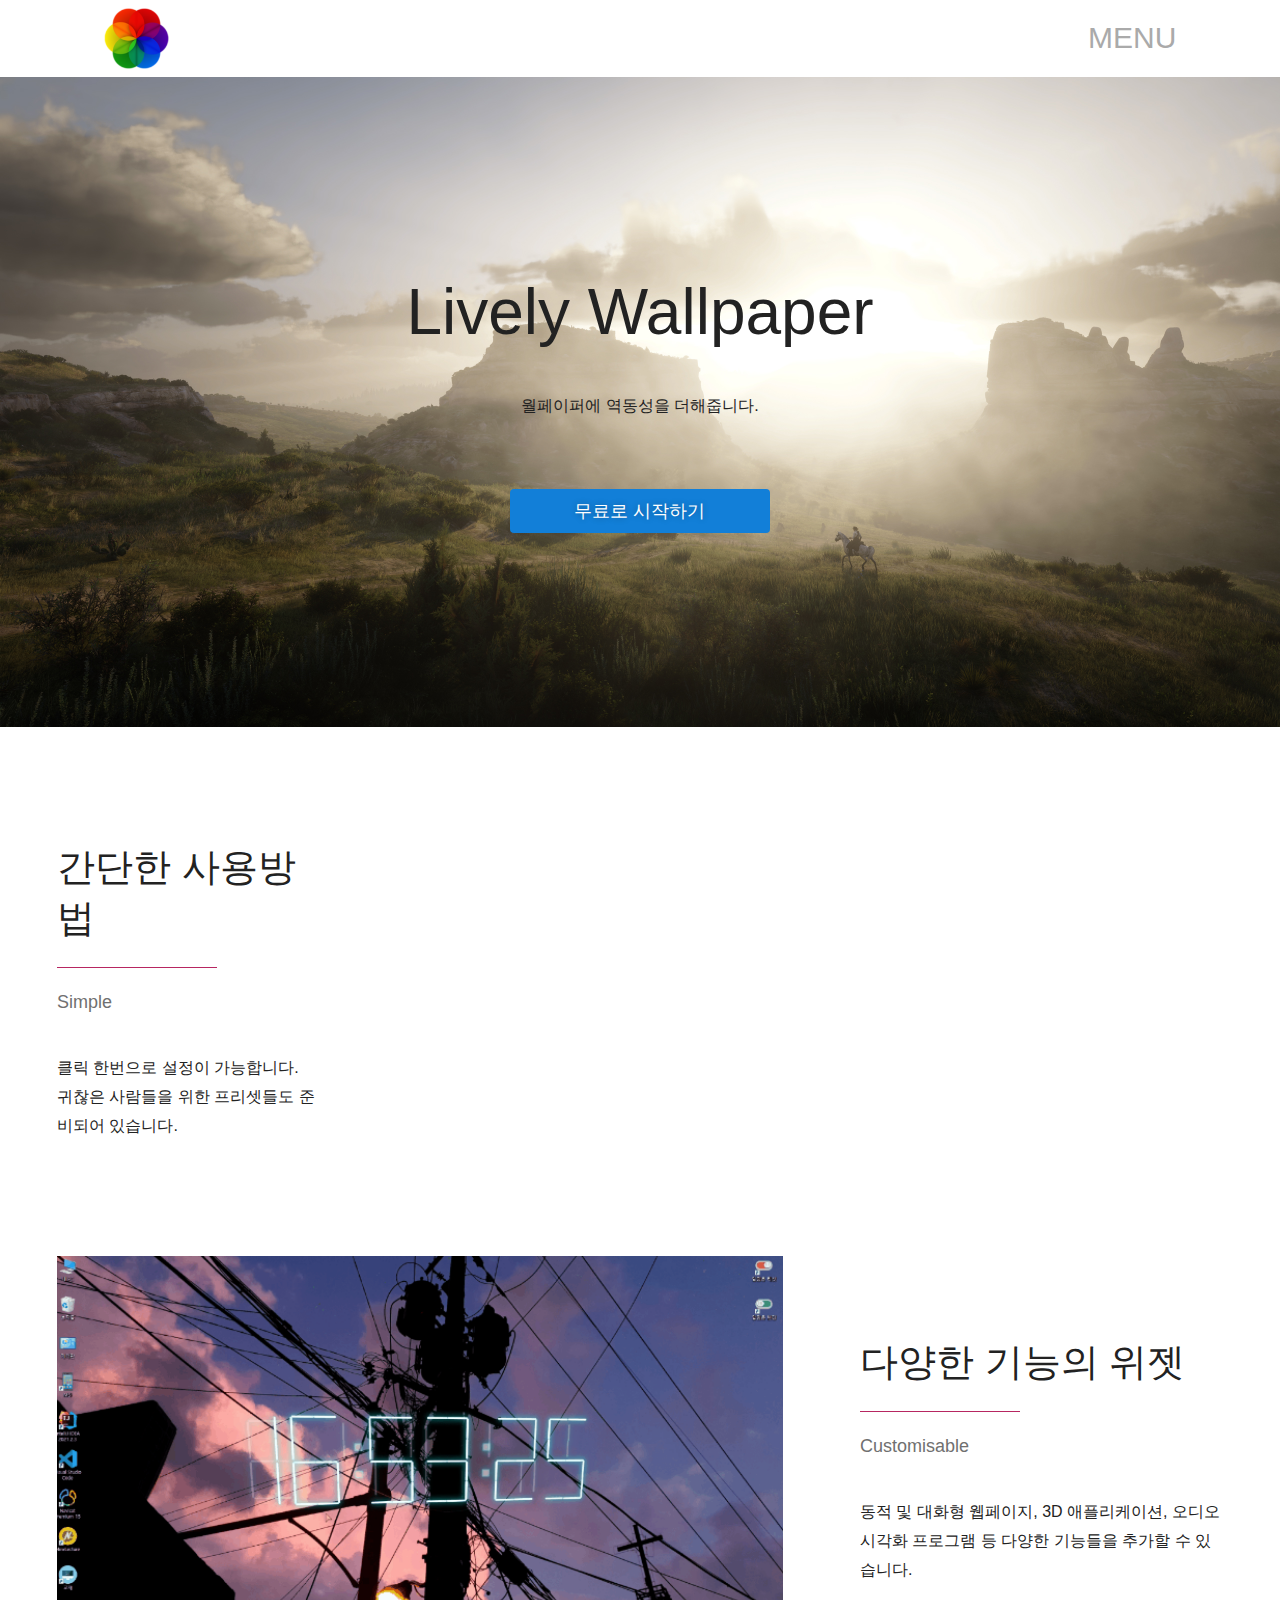
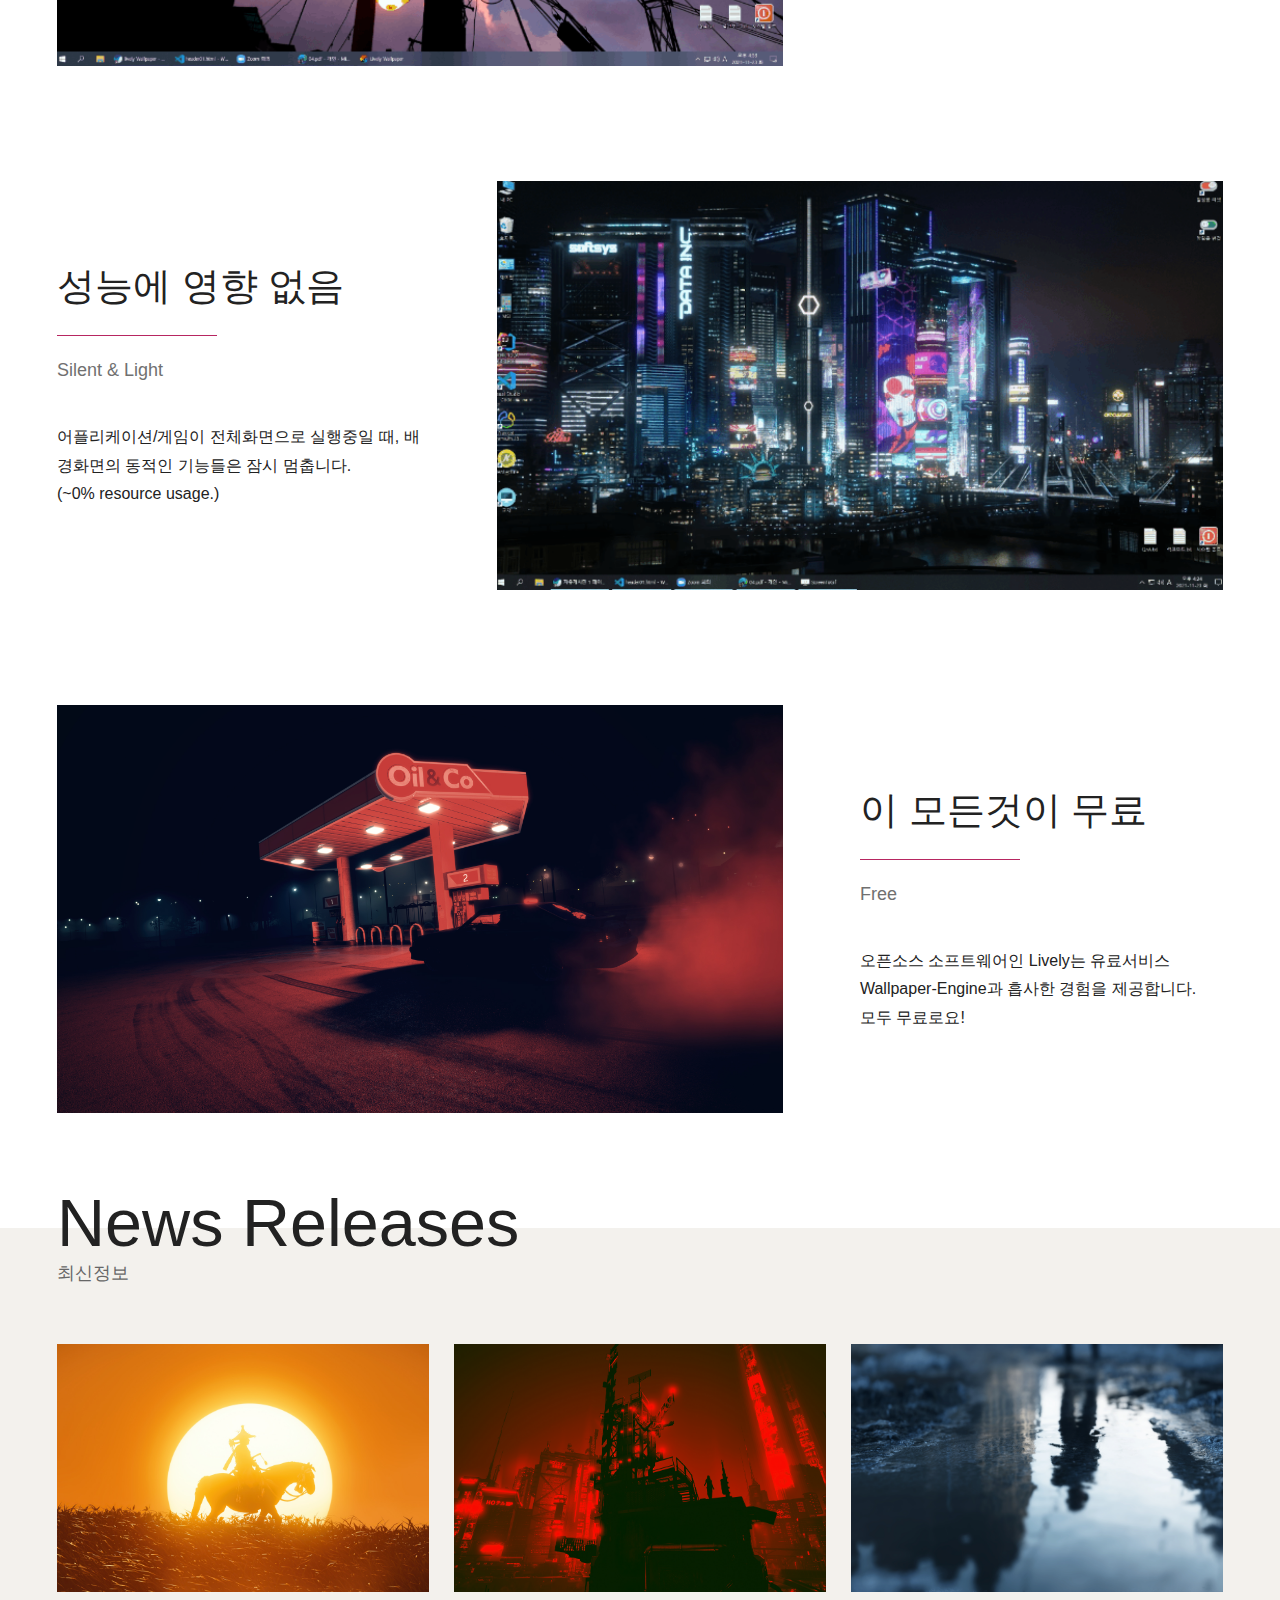
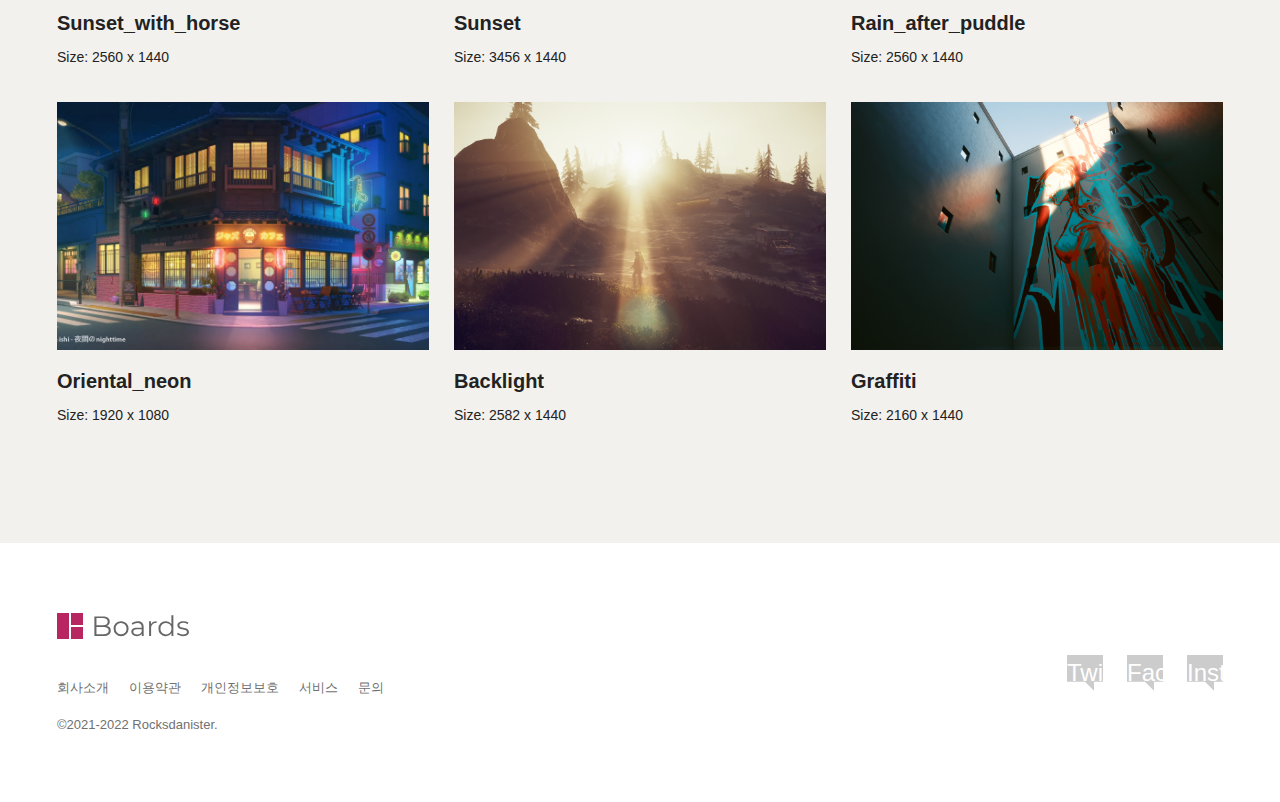
==== index.html @ ee1c3c13 "web211130" ====
<!DOCTYPE html>
<html lang="ko">
<head>
	<meta charset="UTF-8">
	<meta name="viewport" content="width=device-width">
	<title>Lively Wallpaper</title>

    <link href='//spoqa.github.io/spoqa-han-sans/css/SpoqaHanSansNeo.css' rel='stylesheet' type='text/css'>
    <link rel="stylesheet" href="https://use.fontawesome.com/releases/v5.15.4/css/all.css" integrity="sha384-DyZ88mC6Up2uqS4h/KRgHuoeGwBcD4Ng9SiP4dIRy0EXTlnuz47vAwmeGwVChigm" crossorigin="anonymous">

	<link href="style.css" rel="stylesheet">

<style>
.grid {
    display: grid;
    grid-template-columns: 1fr min(92%, 1166px) 1fr;
}

.grid > * {
    grid-column: 2;
}
</style>
</head>
<body class="width">

<header class="header grid">
	<div class="header-container w-container">
		<div class="site">
			<a href="index.html">
				<!-- <img src="img/logo.svg" alt="Boards" width="135" height="26"> -->
				<img class="imageRotate" src="img\logo.png" alt="logo" width="70" style="top: -27.5px; left: calc(-45.5px + 0.5rem);">
			</a>
		</div>

		<button class="navbtn">
			<i class="fas fa-bars"></i>
			<span class="sr-only">MENU</span>
		</button>
	</div>
</header>
<section class="hero">
	<div class="hero-container w-container">
		<h1>Lively Wallpaper</h1>
		<p>월페이퍼에 역동성을 더해줍니다.</p>
		<a href="https://rocksdanister.github.io/lively/" target="_blank" class="btn">무료로 시작하기</a>
	</div>
</section>
<section class="imgtext">
	<div class="imgtext-container w-container">
		<div class="text">
			<h2 class="heading-decoration">간단한 사용방법</h2>
			<p>Simple</p>
			<p>클릭 한번으로 설정이 가능합니다.<br> 귀찮은 사람들을 위한 프리셋들도 준비되어 있습니다.
			</p>
		</div>
		<figure class="img">	<!--figure: 이미지의 속성을 기입. 안써도무방-->
			<img src="img/lw0.gif" alt="" width="1600">
		</figure>
	</div>
</section>
<section class="imgtext">
	<div class="imgtext-container w-container reverse">
		<div class="text">
			<h2 class="heading-decoration">다양한 기능의 위젯</h2>
			<p>Customisable</p>
			<p>동적 및 대화형 웹페이지, 3D 애플리케이션, 오디오 시각화 프로그램 등 다양한 기능들을 추가할 수 있습니다.
			</p>
		</div>
		<figure class="img">	<!--figure: 이미지의 속성을 기입. 안써도무방-->
			<img src="img/lw1.gif" alt="" width="1600">
		</figure>
	</div>
</section>	
<section class="imgtext">
	<div class="imgtext-container w-container">
		<div class="text">
			<h2 class="heading-decoration">성능에 영향 없음</h2>
			<p>Silent & Light</p>
			<p>어플리케이션/게임이 전체화면으로 실행중일 때, 배경화면의 동적인 기능들은 잠시 멈춥니다. <br> (~0% resource usage.)
			</p>
		</div>
		<figure class="img">	<!--figure: 이미지의 속성을 기입. 안써도무방-->
			<img src="img/lw2.gif" alt="" width="1600">
		</figure>
	</div>
</section>	
<section class="imgtext">
	<div class="imgtext-container w-container reverse">
		<div class="text">
			<h2 class="heading-decoration">이 모든것이 무료</h2>
			<p>Free</p>
			<p>오픈소스 소프트웨어인 Lively는 유료서비스 Wallpaper-Engine과 흡사한 경험을 제공합니다.<br> 모두 무료로요!
			</p>
		</div>
		<figure class="img">	<!--figure: 이미지의 속성을 기입. 안써도무방-->
			<img src="img/gas_station.jpg" alt="" width="1600">
		</figure>
	</div>
</section>	

<section class="posts">
	<div class="w-container">
		<h2 class="heading">
			News Releases <span>최신정보</span>
		</h2>
	<div class="posts-container">
		<article class="post">
			<a href="#">
				<figure><img src="img/sunset.jpg" alt="" ></figure>
				<h3>Sunset_with_horse</h3>
				<p>Size: 2560 x 1440</p>
			</a>
		</article>
		<article class="post">
			<a href="#">
				<figure><img src="img/rednight.jpg" alt="" ></figure>
				<h3>Sunset</h3>
				<p>Size: 3456 x 1440</p>
			</a>
		</article>
		<article class="post">
			<a href="#">
				<figure><img src="img/puddle.jpg" alt="" ></figure>
				<h3>Rain_after_puddle</h3>
				<p>Size: 2560 x 1440</p>
			</a>
		</article>
		<article class="post">
			<a href="#">
				<figure><img src="img/LOFI.png" alt="" ></figure>
				<h3>Oriental_neon</h3>
				<p>Size: 1920 x 1080</p>
			</a>
		</article>
		<article class="post">
			<a href="#">
				<figure><img src="img/sunrise.jpg" alt="" ></figure>
				<h3>Backlight</h3>
				<p>Size: 2582 x 1440</p>
			</a>
		</article>
		<article class="post">
			<a href="#">
				<figure><img src="img/wall.jpg" alt="" ></figure>
				<h3>Graffiti</h3>
				<p>Size: 2160 x 1440</p>
			</a>
		</article>
   </div>
	</div>
</section>

<footer class="footer">
	<div class="footer-container w-container">
		<div class="footer-site">
			<a href="article.html">
				<img src="img/logo.svg" alt="Boards" width="135" height="26">
			</a>
		</div>
		<ul class="footer-sns">
			<li>
				<a href="#">
					<i class="fab fa-twitter"></i>
					<span class="sr-only">Twitter</span>
				</a>
			</li>
			<li>
				<a href="#">
					<i class="fab fa-facebook-f"></i>
					<span class="sr-only">Facebook</span>
				</a>
			</li>
			<li>
				<a href="#">
					<i class="fab fa-instagram"></i>
					<span class="sr-only">Instagram</span>
				</a>
			</li>
		</ul>

		<ul class="footer-menu">
			<li><a href="#">회사소개</a></li>
			<li><a href="#">이용약관</a></li>
			<li><a href="#">개인정보보호</a></li>
			<li><a href="content.html">서비스</a></li>
			<li><a href="#">문의</a></li>
		</ul>

		<div class="footer-copy">
			&copy;2021-2022 Rocksdanister.	
		</div>
	</div>
</footer>
</body>
</html>
---- style.css ----
@charset "UTF-8";

:root {
	--v-space: clamp(90px, 9vw, 120px);
}

body {
	margin: 0;
	background-color: #eeeeee;
	color: #222222;
	font-family: 'Spoqa Han Sans Neo', sans-serif;
}

h1, h2, h3, h4, h5, h6, p, figure, ul {
	/*표준삽입여백을 없앰*/
	margin: 0;
	padding: 0;
	list-style: none; /*ul태그앞의 점을 없앰*/
}

p {
	line-height: 1.8;
}

a {
	color: inherit; /*부모요소와 같은색을 씀*/
	text-decoration: none;  /*하이퍼링크 기본값(밑줄)을 제거*/
}

a:hover {
	filter: brightness(90%) contrast(120%);
}

img {
	display: block;
	max-width: 100%;
	height: auto;
}

/* html {
	overflow-x: hidden;
}
body {
	overflow: hidden;
} */

/* 헤더 */
.header {
	position: sticky;
  	top: 0;
	z-index: 10;
	height: clamp(60px, 6vw, 112px);
	background-color: #ffffff;
}

.width .header-container {
    display: flex;
    justify-content: space-between;
    align-items: center;
    height: 100%;
}
.w-container {
    width: min(92%, 1166px);
    margin: auto;
    position: relative;
}

/* 네비게이션 버튼 */
.navbtn, .searchbtn {
	padding: 0;
	outline: none;
	border: none;
	background: transparent;
	cursor: pointer;
	color: #aaaaaa;
	font-size: 30px;
}

.searchbtn {
    margin: 0 10px;
}


.hero {
    height: 650px;
    background-image: url(img/Ev5bffKWYAA71-2.jpg);
    background-position: center;
    background-size: cover; /*섹션크기(height:650px)에 맞춤*/
}
.hero-container {
    display: grid;
    justify-items: center;  /*좌우*/
    align-content: center;  /*상하*/
    /*수식어 content: 전체 요소들을 하나의 묶음으로(frame) items: 알맹이*/ 
    height: 100%;   /* hero의 height 650px 전체를 사용*/
}
.hero h1 {
    margin-bottom: 42px;
    font-family: 'Spoqa Han Sans Neo', sans-serif;
    font-size: clamp(48px, 5vw, 68px);  /*기준값보다 적으면 최소48px, 크면 최대 68px*/
    /*1vw는 전체화면너비(높이는 vh)의 1%(너비가 1366px면 5vw = 68.3px)*/
    font-weight: 400;
    text-align: center;
    line-height: 1.3;

}
.hero p {
    margin-bottom: 72px;
    font-size: 16px;
    font-weight: 400;
    line-height: 1.3;
}

.btn {  
    display: block; /*block - border-box 연계*/
    width: 260px;
    padding: 10px;
    box-sizing: border-box;	/*보더(테두리)까지 포함된 길이로 계산(마진은 제외)*/
    border-radius: 4px;
    background-color: #127fd8;
    color: white;
    font-size: 18px;
    text-align: center;
    text-shadow: 0 0 6px #00000052;
}

.btn-accent {
	display: block; /*block - border-box 연계*/
    width: 260px;
    padding: 10px;
    box-sizing: border-box;	/*보더(테두리)까지 포함된 길이로 계산(마진은 제외)*/
    border-radius: 4px;
    background-color: #c9418c;
    color: white;
    font-size: 18px;
    text-align: center;
    text-shadow: 0 0 6px #00000052;
}

/* 이미지와 텍스트 */
.imgtext {
	padding: var(--v-space) 0;
	background-color: #ffffff;
}
.imgtext + .imgtext {	/*두 imgtext 사이에 2개의 padding 존재. 하나로 줄임*/
	padding-top: 0;
}
.imgtext-container {
	display: flex;
	flex-direction: column;
	gap: clamp(45px, 6vw, 80px)
}
/* .imgtext-container.reverse {	/*모바일에서의 배치순서: text-img-img-text
	flex-direction: column-reverse;
} */

@media (min-width: 768px) {	/*pc에서의 규격 따로 설정*/
	.imgtext-container {
	flex-direction: row;
	align-items: center;
	}
	.imgtext-container.reverse {
		flex-direction: row-reverse;
	}
	.imgtext-container > .text {
	flex: 1;	/*text : img = 1 : 2 배율*/
	min-width: 17em
	}
	.imgtext-container > .img {
	flex: 2;
	}
}
/* 제목과 하위제목(빨간 짧은 선으로 데코레이션) */
.heading-decoration {
	font-size: clamp(30px, 3vw, 40px);
	min-height: 0vw;
	font-weight: 400;
	/* margin-top: 20px; */
}

.heading-decoration::after {
	display: block;
	content: '';
	width: 160px;
	height: 0px;
	border-top: solid 1px #b72661;
	margin-top: 0.6em;
}

.heading-decoration + p {
	margin-top: 1em;
	margin-bottom: 2em;
	color: #707070;
	font-family: 'Spoqa Han Sans Neo', sans-serif;
	font-size: 18px;
}

.posts {
	padding: var(--v-space) 0;
	background-color: #f3f1ed;
   }

.heading {
	position: absolute;
	top: calc((var(--v-space) + 0.65em) * -1);
	font-family: 'Spoqa Han Sans Neo', sans-serif;
	font-size: clamp(40px, 5.2vw, 70px);
    min-height: 0vw;
	/*Safari에서는 min값이 없으면 오류가 나기때문에 일단 설정함.0이라서 vw, vh뭘써도 노상관*/
	font-weight: 300;
}

.heading span {
	display: block;
	color: #666666;
	font-size: 18px;
}

.posts-container {
	display: grid;
	grid-template-columns: repeat(2, 1fr);
	gap: 32px 25px; /*상하/좌우*/
	/*row만 gap을 만들때: row-gap, 컬럼만 gap을 만들때 column-gap*/
}

@media (min-width: 768px) {
	.posts-container {
		grid-template-columns: repeat(3, 1fr);
	}
}


.post a {
	/*h3-p-img를 모두 링크화시킬때 빈공간도 같이 링크구역으로 만들기위해 block지정*/
	display: block;
}

.post h3 {
	margin: 1em 0 0.5em;
	font-size: clamp(12px, 2vw, 20px);
	min-height: 0vw;
}

.post p {
	max-width: 20em;
	font-size: clamp(10px, 1.6vw, 14px);
	min-height: 0vw;
}

.post img {
	aspect-ratio: 3 / 2;
	object-fit: cover;	/*-fit: 비율조정으로 남는부분은 crop*/
	width: 100%;
}

/*구버전 브라우저의 경우 aspect-ratio호환이 되지않아 180px로 높이강제조정*/
@supports not (aspect-ratio: 3 / 2) {	
	.post img {
		height: 180px;
	}
}

.imageRotate {
	animation: rotate_image 6s ease-in-out infinite;transform-origin: 50% 50%;
	width: clamp(45px, 6vw, 65px);
}

@keyframes rotate_image{ 100% { transform: rotate(360deg); } }

.footer {
	padding: 70px 0;
	background-color: #ffffff;
	color: #707070;
	font-size: 13px;
}

.footer-container {
	display: grid;
	gap: 50px;
	justify-items: center;
}

@media (min-width: 768px) {
	.footer-container {
	grid-template-columns: auto auto;
	grid-template-rows: auto auto auto;
	gap: 20px;
	}
	.footer-container > .footer-sns {
		grid-column: 2;
		grid-row: 1 / 4;
	}
	.footer-container > .footer-site {
		margin-bottom: 20px;
	}
	
	.footer-container > *:not(.footer-sns) {
		justify-self: start;
	}
	
	.footer-container > .footer-sns {
		grid-column: 2;
		grid-row: 1 / 4;
		justify-self: end;
		align-self: center;
	}
}

.footer-sns {
	display: flex;
	gap: 24px;
	font-size: 24px;
}

.footer-sns a {
	display: grid;
	place-items: center;
	align-items: start;
	width: 36px;
	aspect-ratio: 1/1;
	background-color: #cccccc;
	color: #ffffff;
	/* border-radius: 18px; */
	clip-path: polygon(0% 0%, 100% 0%, 100% 75%, 75% 75%, 75% 100%, 50% 75%, 0% 75%);
}

/*구버전 브라우저의 경우 aspect-ratio호환이 되지않아 36px로 높이강제조정*/
@supports not (aspect-ratio: 1 / 1) {
	.footer-sns a {
	height: 36px;
	}
}

.footer-menu {
	display: flex;
	flex-wrap: wrap;	/*요소가 길어지면 자동줄바꿈(모바일에서 유용)*/
	justify-content: center;
	gap: 20px;
}

/* article.html */

.entry {
	padding-bottom: var(--v-space);
	background-color: #ffffff;
}

.entry-img img {
	width: 100%;
	max-height: 400px;
	object-fit: cover;	/* 이미지 크롭 */
	margin-bottom: calc(var(--v-space) * 2 / 3);
}

.entry .w-container {
	max-width: 720px;
}

.entry .heading-decoration {
	font-size: clamp(30px, 6.25vw, 48px);
}

.entry-container {
	font-size: clamp(16px, 2.4vw, 18px);
}

.entry-container :where(h1,h2,h3,h4,h5,h6,p,figure, ul) {
	margin-top: revert;
	margin-bottom: revert;
	padding: revert;
	list-style: revert;
	/* revert: 설정값(css파일 최상단 margin:0, padding:0) 말고 디폴트값으로 되돌림 */
}

.entry-container > :first-child {
	margin-top: 0;
}

.entry-container > :last-child {
	margin-bottom: 0;
}

.plans {
	padding: var(--v-space) 0;
	background-color: #e9e5e9;
}

.plans-container {
	display: grid;
	gap: 27px;
}


@media (min-width: 768px) {
	.plans-container {
		grid-template-columns: repeat(3, 1fr);
	}
}

.plan {
	display: flex;
	flex-direction: column;
	padding: 60px 27px;
	border-radius: 20px;
	background-color: #ffffff;
}

.plan h3 {
	font-size: 38px;
	font-weight: 400;
	margin-bottom: 38px;
	font-family: 'Spoqa Han Sans Neo', sans-serif;
}

.plan .price {
	margin-top: auto;
	/* 여백은 그리드 사이즈에 맞춰 최대로 */
	margin-bottom: 22px;
	font-size: 26px;
	font-weight: bold;
}

.plan .btn {
	width: auto;
}
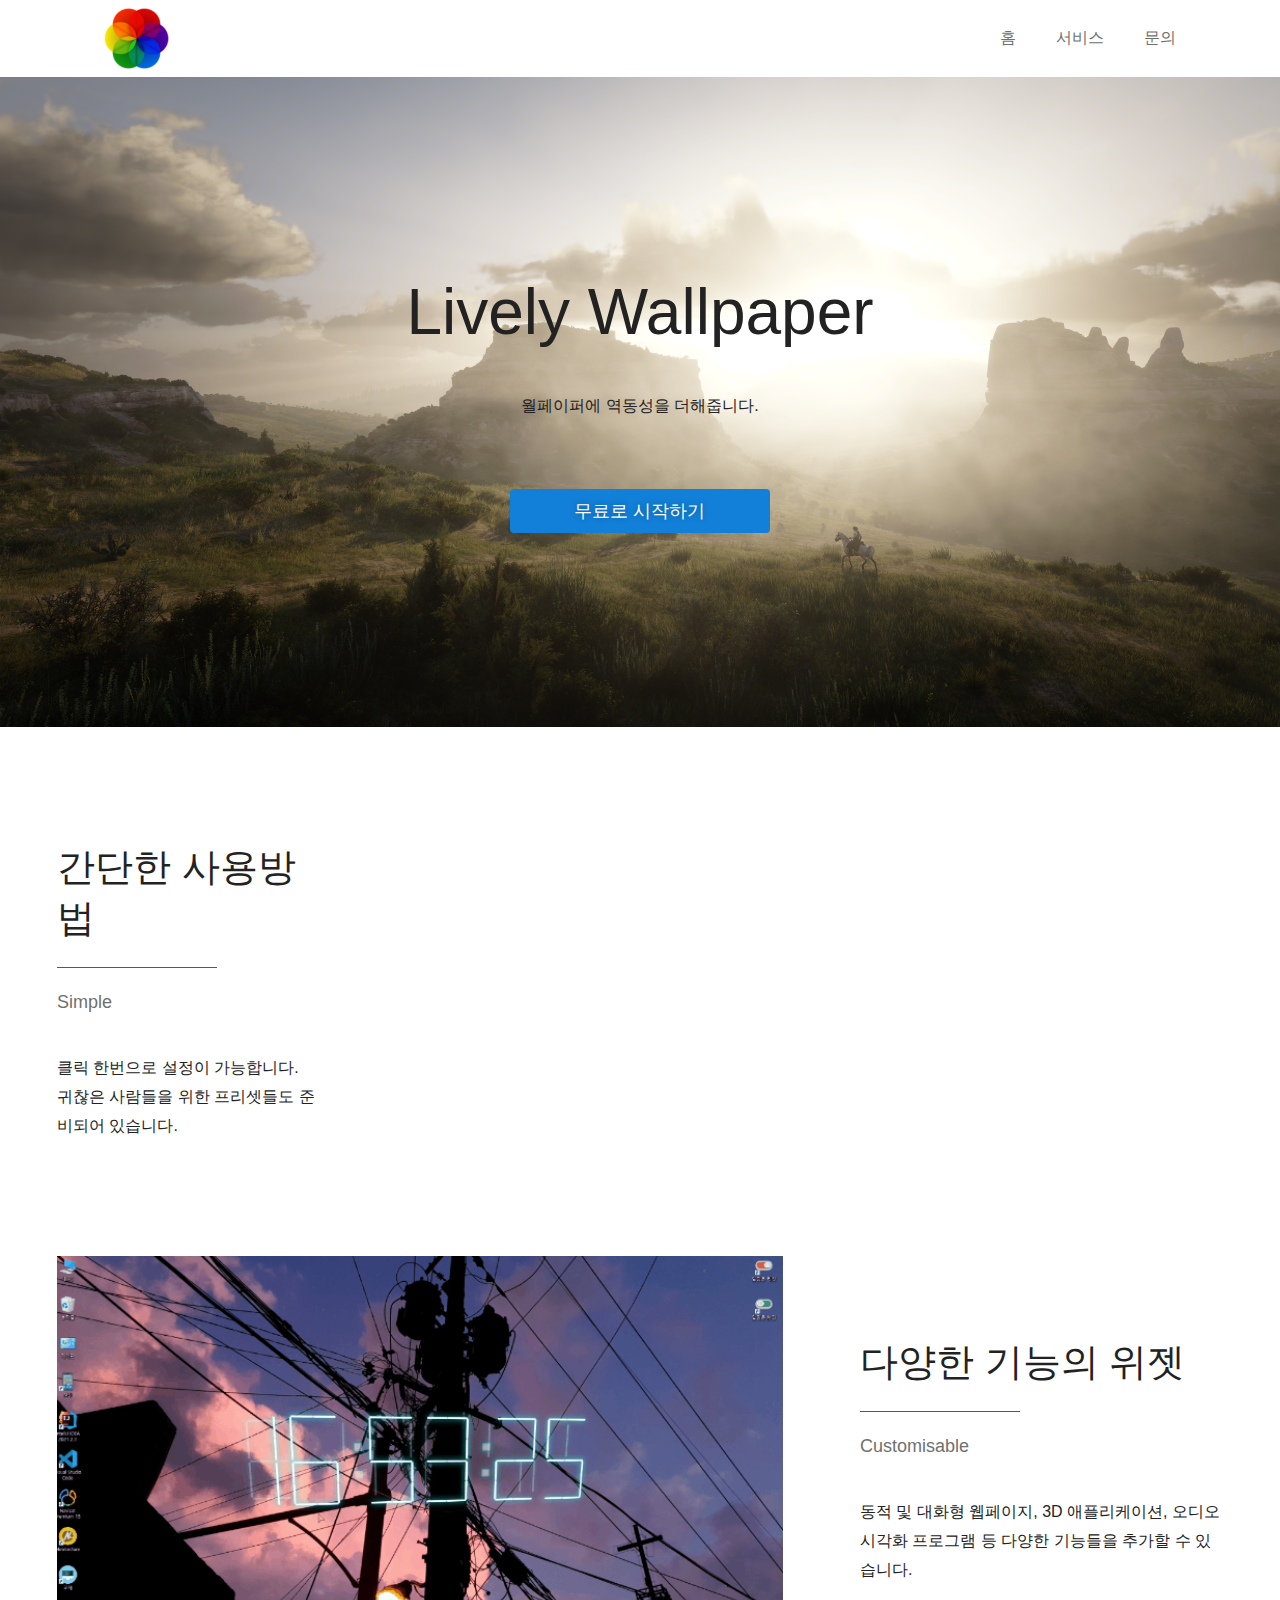
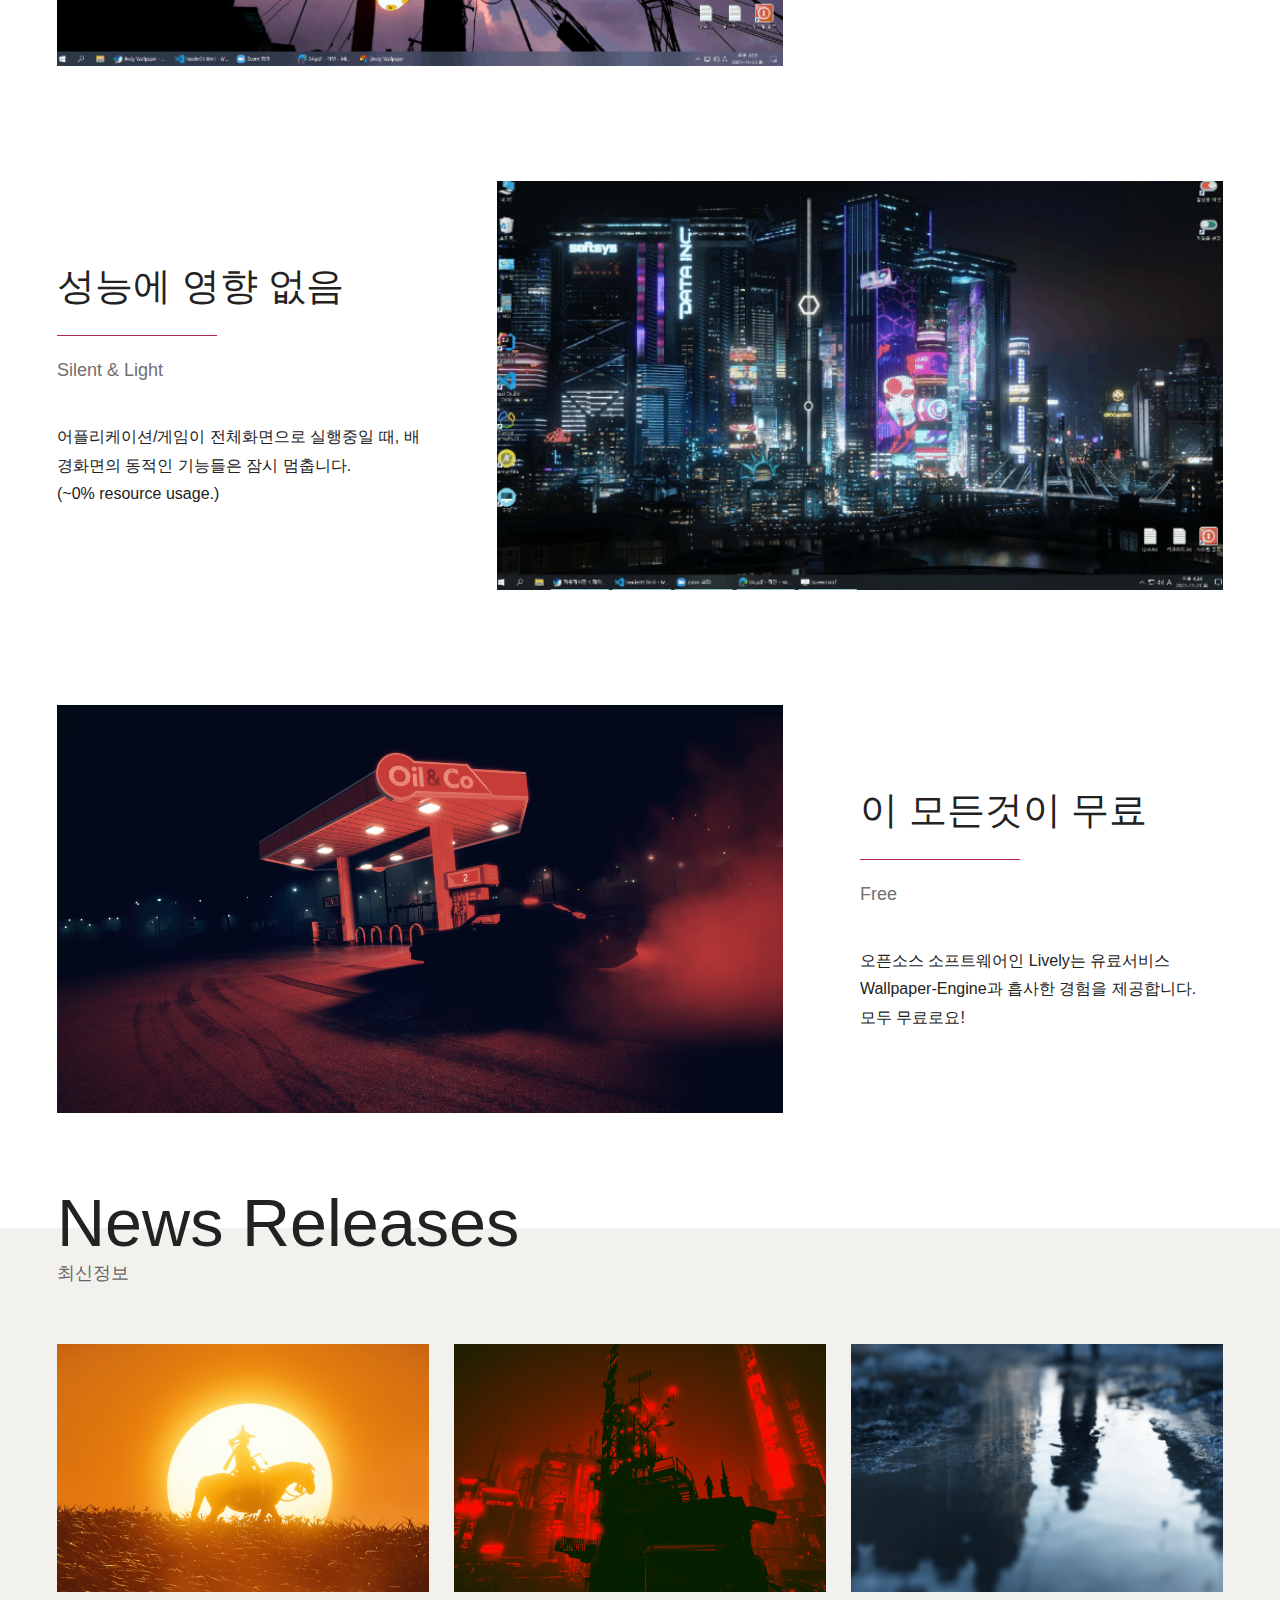
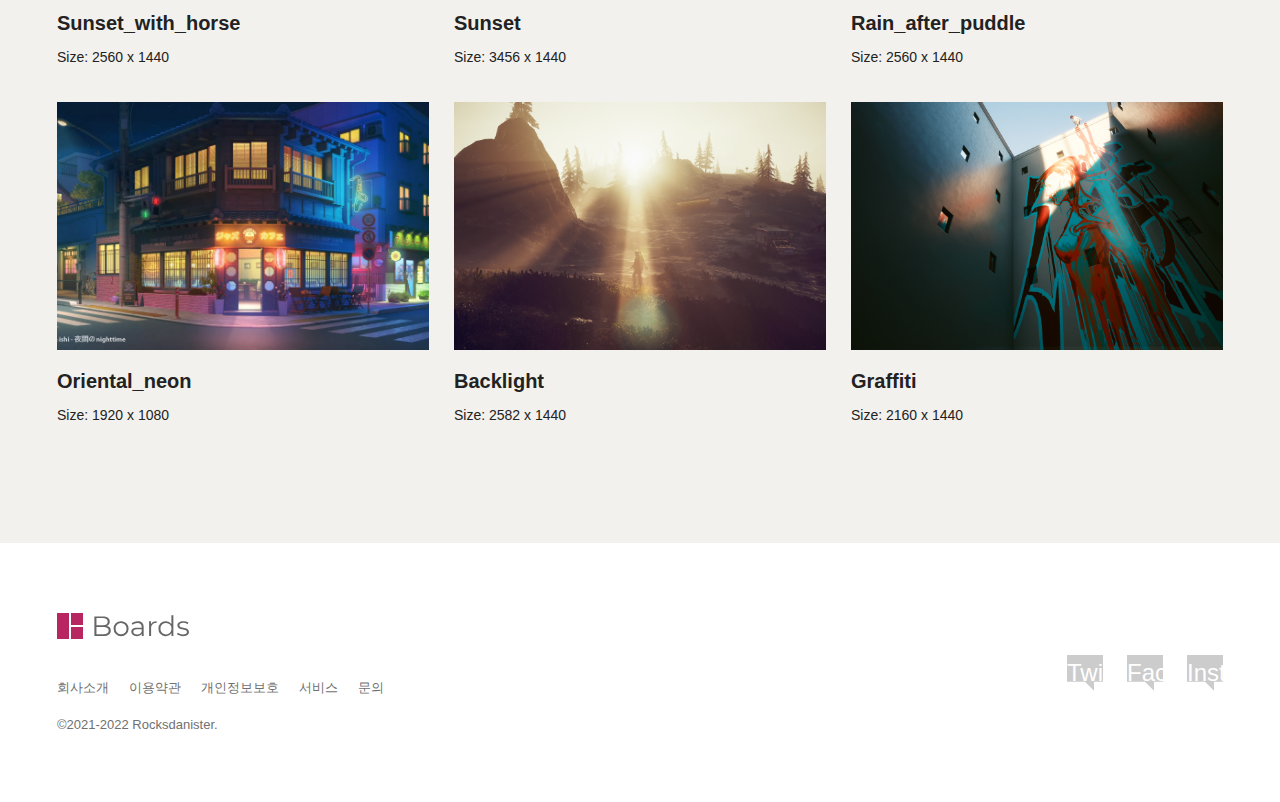
==== commit 96687139: "web211130" ====
--- a/index.html
+++ b/index.html
@@ -1,14 +1,35 @@
 <!DOCTYPE html>
 <html lang="ko">
 <head>
-	<meta charset="UTF-8">
-	<meta name="viewport" content="width=device-width">
-	<title>Lively Wallpaper</title>
-
+    <meta charset="UTF-8">
+    <meta name="viewport" content="width=device-width">
+    <title>Lively Wallpaper</title>
+    <!--plugins-->
+    <link href="assets/plugins/simplebar/css/simplebar.css" rel="stylesheet" />
+    <link href="assets/plugins/perfect-scrollbar/css/perfect-scrollbar.css" rel="stylesheet" />
+    <link href="assets/plugins/metismenu/css/metisMenu.min.css" rel="stylesheet" />
+    <!-- Bootstrap CSS -->
+    <link href="assets/css/bootstrap.min.css" rel="stylesheet" />
+    <link href="assets/css/bootstrap-extended.css" rel="stylesheet" />
+    <link href="assets/css/style.css" rel="stylesheet" />
+    <link href="assets/css/icons.css" rel="stylesheet">
     <link href='//spoqa.github.io/spoqa-han-sans/css/SpoqaHanSansNeo.css' rel='stylesheet' type='text/css'>
-    <link rel="stylesheet" href="https://use.fontawesome.com/releases/v5.15.4/css/all.css" integrity="sha384-DyZ88mC6Up2uqS4h/KRgHuoeGwBcD4Ng9SiP4dIRy0EXTlnuz47vAwmeGwVChigm" crossorigin="anonymous">
-
-	<link href="style.css" rel="stylesheet">
+    <link rel="stylesheet" href="https://cdn.jsdelivr.net/npm/bootstrap-icons@1.5.0/font/bootstrap-icons.css">
+    
+    <!-- loader-->
+    <link href="assets/css/pace.min.css" rel="stylesheet" />
+    
+    
+    <!--Theme Styles-->
+    <link href="assets/css/dark-theme.css" rel="stylesheet" />
+    <link href="assets/css/light-theme.css" rel="stylesheet" />
+    <link href="assets/css/semi-dark.css" rel="stylesheet" />
+    <link href="assets/css/header-colors.css" rel="stylesheet" />
+    <link href='//spoqa.github.io/spoqa-han-sans/css/SpoqaHanSansNeo.css' rel='stylesheet' type='text/css'>
+    <link rel="stylesheet" href="https://use.fontawesome.com/releases/v5.15.4/css/all.css"
+        integrity="sha384-DyZ88mC6Up2uqS4h/KRgHuoeGwBcD4Ng9SiP4dIRy0EXTlnuz47vAwmeGwVChigm" crossorigin="anonymous">
+    
+    <link href="style.css" rel="stylesheet">
 
 <style>
 .grid {
@@ -32,10 +53,22 @@
 			</a>
 		</div>
 
-		<button class="navbtn">
+		<button class="navbtn" onClick="document.querySelector('html').classList.toggle('open')
+		">	
+		<!-- 모바일화면에서 햄버거버튼 Tap이벤트 -->
 			<i class="fas fa-bars"></i>
+			<i class="fas fa-times"></i>
 			<span class="sr-only">MENU</span>
 		</button>
+
+		<nav class="nav">
+			<ul>
+			   <li><a href="index.html">홈</a></li>
+			   <li><a href="article.html">서비스</a></li>
+			   <li><a href="#">문의</a></li>            
+			</ul>
+		 </nav>
+
 	</div>
 </header>
 <section class="hero">
--- a/style.css
+++ b/style.css
@@ -65,8 +65,7 @@
     position: relative;
 }
 
-/* 네비게이션 버튼 */
-.navbtn, .searchbtn {
+.navbtn {
 	padding: 0;
 	outline: none;
 	border: none;
@@ -76,10 +75,72 @@
 	font-size: 30px;
 }
 
-.searchbtn {
-    margin: 0 10px;
-}
-
+.open .navbtn {
+	z-index: 110;
+	color: #ffffff;
+}
+
+.navbtn .fa-bars {
+	display: revert;
+}
+.open .navbtn .fa-bars {
+	display: none;
+}
+
+.navbtn .fa-times {
+	display: none;
+}
+.open .navbtn .fa-times {
+	display: revert;
+}
+
+@media (min-width: 768px) {
+	.navbtn {
+		display: none;
+	}
+}
+
+/* 네비게이션 - 메뉴  */
+
+@media (max-width: 767px) {
+	.nav {
+		position: fixed;
+		inset: 0 -100% 0 100%;
+		z-index: 100;
+		background-color: #4e483ae6;
+		transition: transform 0.5s;
+	}
+
+	.open .nav {
+		transform: translate(-100%, 0);
+	}
+
+	.open body {
+		position: fixed;
+		overflow: hidden;
+		/* 스크롤 방지 */
+	}
+
+	.nav ul {
+		display: flex;
+		flex-direction: column;
+		justify-content: center;
+		align-items: center;
+		height: 100%;
+		gap: 40px;
+		color: #ffffff;
+	}
+}
+
+/* 네비게이션메뉴：PC */
+
+@media (min-width: 768px) {
+	.nav ul {
+		display: flex;
+		gap: 40px;
+		color: #707070;
+	}
+}
 
 .hero {
     height: 650px;
